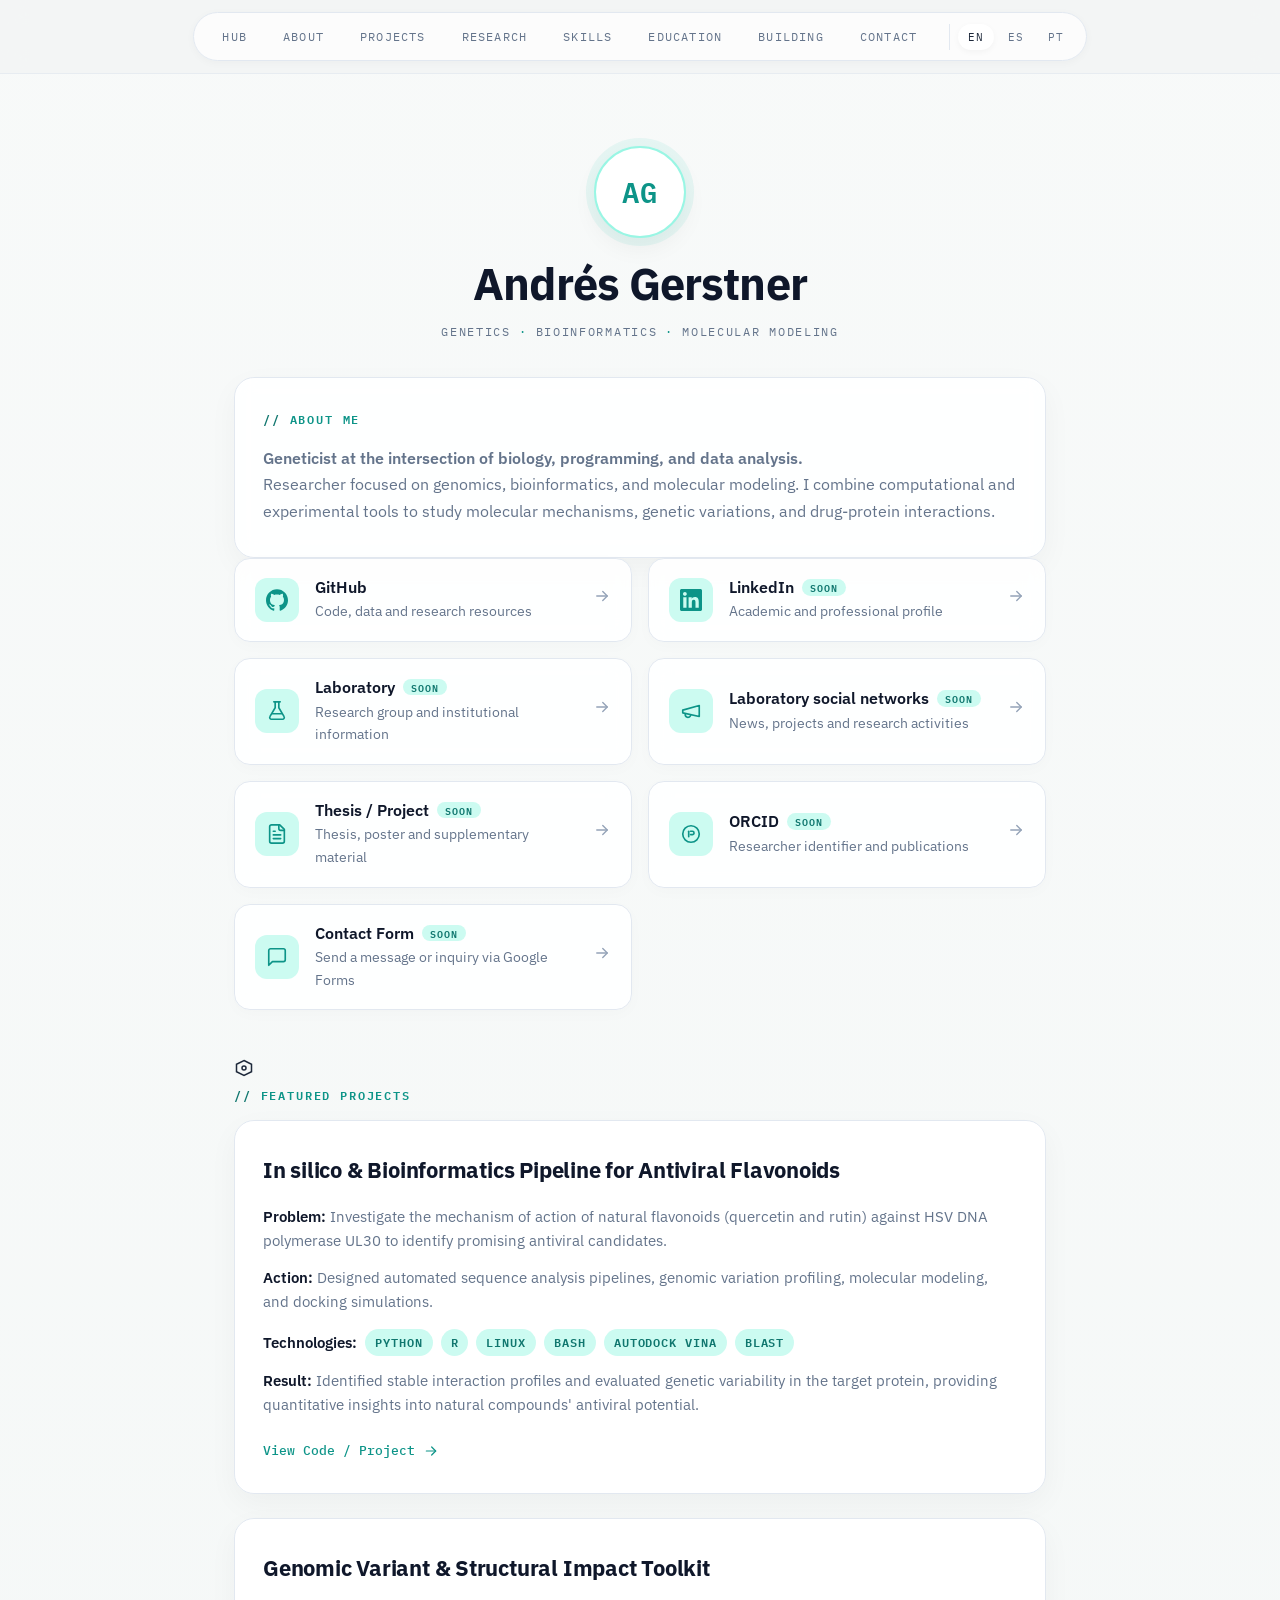
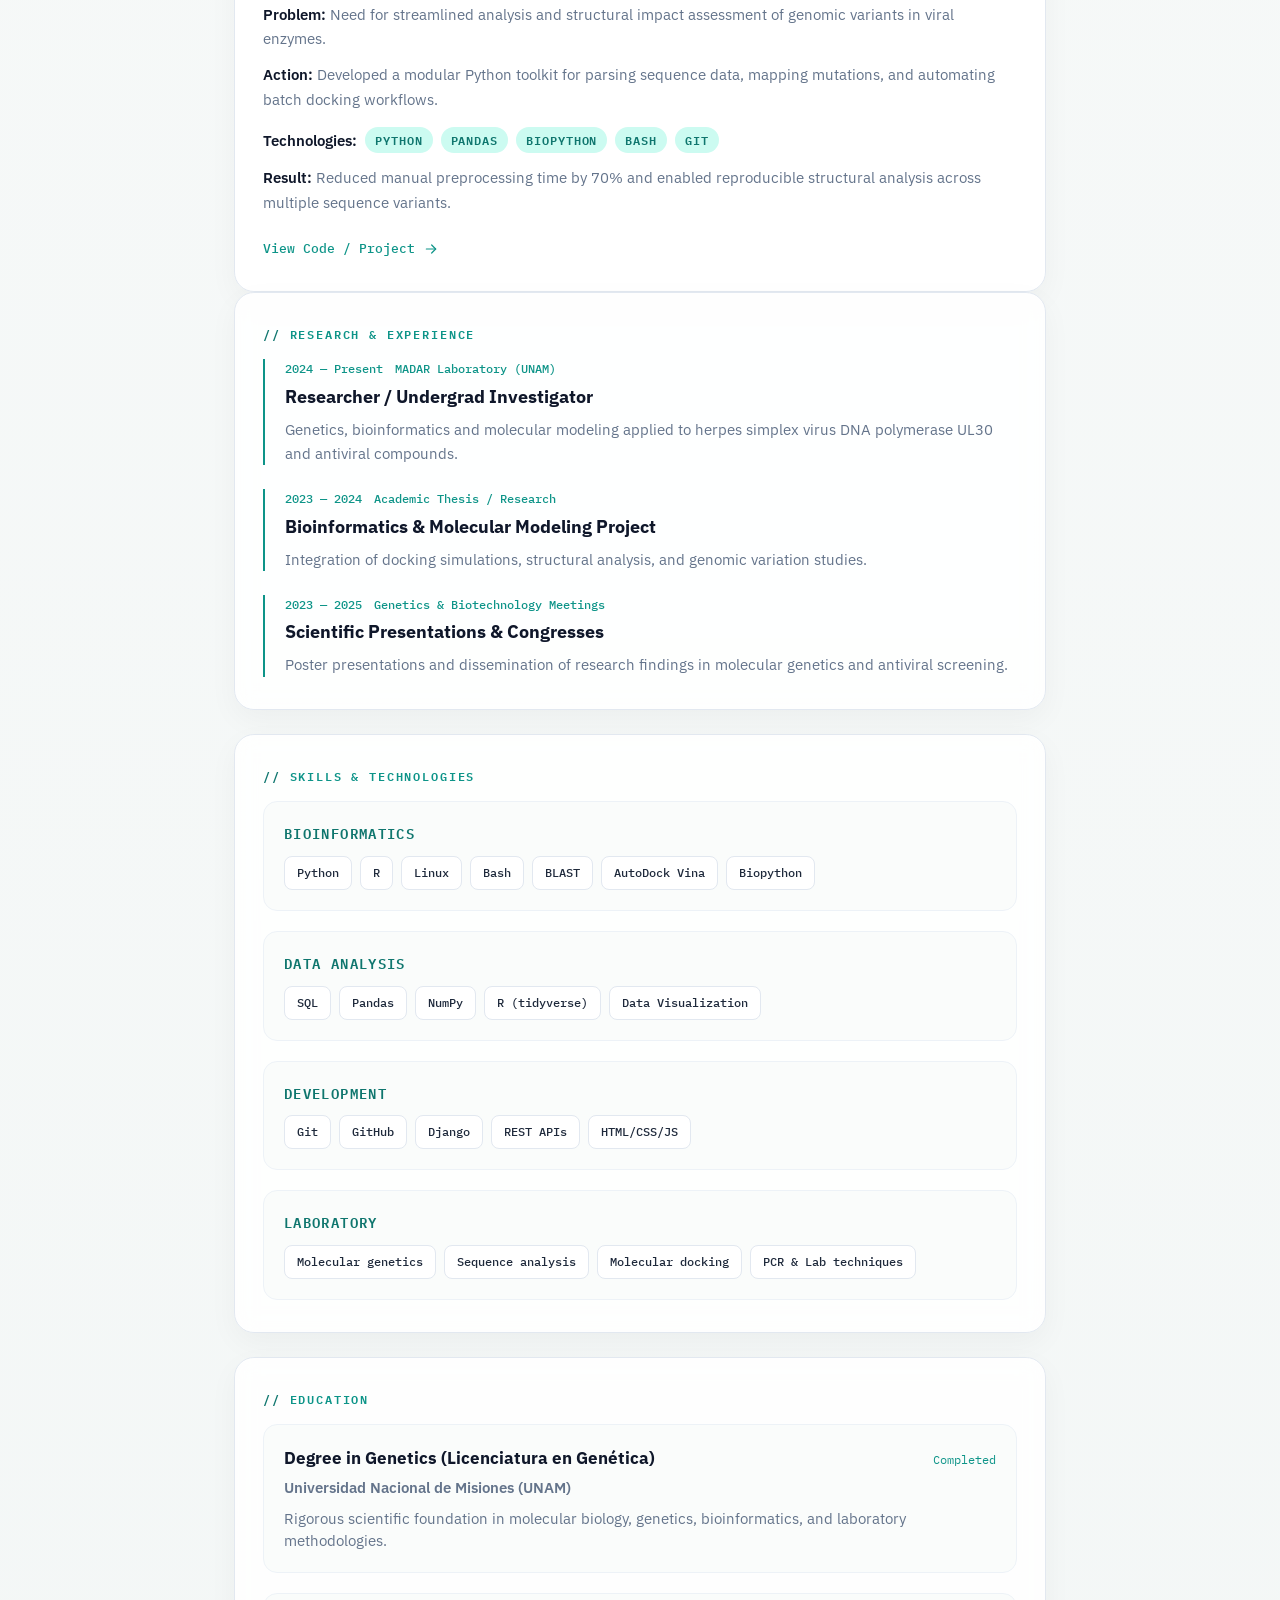
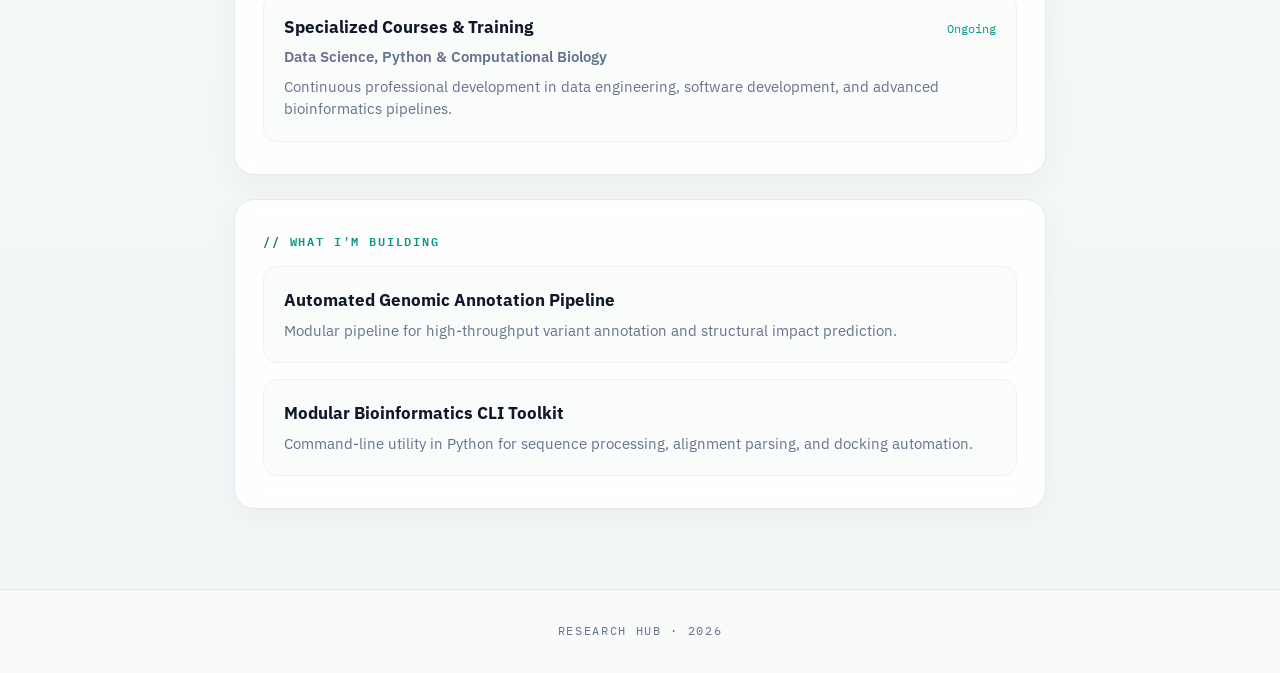
==== about_me/index.html @ 84e94ff7 "Add about_me profile section and integrate with main navigation" ====
<!DOCTYPE html>
<html lang="en">
<head>
  <meta charset="UTF-8">
  <meta name="viewport" content="width=device-width, initial-scale=1.0">
  <title>Andrés Gerstner · Research & Bioinformatics Hub</title>
  <meta name="description" content="Research profile of Andrés Gerstner — Genetics, bioinformatics and molecular modeling applied to the study of HSV DNA polymerase and antiviral compounds.">
  <meta name="theme-color" content="#0a0e13">
  <link rel="icon" href="data:image/svg+xml,%3Csvg xmlns='http://www.w3.org/2000/svg' viewBox='0 0 64 64'%3E%3Crect width='64' height='64' rx='14' fill='%230a0e13'/%3E%3Ctext x='32' y='35' font-size='26' font-weight='700' fill='%235fe3c8' text-anchor='middle'%3EAG%3C/text%3E%3C/svg%3E">
  <link rel="preconnect" href="https://fonts.googleapis.com">
  <link rel="preconnect" href="https://fonts.gstatic.com" crossorigin>
  <link href="https://fonts.googleapis.com/css2?family=IBM+Plex+Mono:wght@400;500&family=IBM+Plex+Sans:wght@400;500;600;700&display=swap" rel="stylesheet">
  <link rel="stylesheet" href="style.css">
</head>
<body>
  <a class="skip-link" href="#main">Skip to content</a>

  <header class="site-header">
    <nav class="top-nav" aria-label="Main navigation">
      <div class="nav-links">
        <a href="../index.html" class="nav-link" data-i18n-nav="hub">Hub</a>
        <a href="#about-section" class="nav-link active" data-i18n-nav="about">About</a>
        <a href="#projects-section" class="nav-link" data-i18n-nav="projects">Projects</a>
        <a href="#research-section" class="nav-link" data-i18n-nav="research">Research</a>
        <a href="#skills-section" class="nav-link" data-i18n-nav="skills">Skills</a>
        <a href="#education-section" class="nav-link" data-i18n-nav="education">Education</a>
        <a href="#building-section" class="nav-link" data-i18n-nav="building">Building</a>
        <a href="#links" class="nav-link" data-i18n-nav="contact">Contact</a>
      </div>
      <div class="lang-selector" aria-label="Language selector">
        <button class="lang-btn active" data-lang="en" title="English">EN</button>
        <button class="lang-btn" data-lang="es" title="Español">ES</button>
        <button class="lang-btn" data-lang="pt" title="Português">PT</button>
      </div>
    </nav>
  </header>

  <section class="hero reveal" id="hero">
    <div class="avatar" aria-hidden="true">AG</div>
    <h1 class="name">Andrés Gerstner</h1>
    <p class="subtitle"><span>Genetics</span><span>Bioinformatics</span><span>Molecular Modeling</span></p>
  </section>

  <main id="main" class="container">
    <section class="about reveal" id="about-section" aria-labelledby="about-title">
      <h2 class="section-label" id="about-title">About me</h2>
      <div class="about-content">
        <p class="about-intro"></p>
        <p class="about-text"></p>
      </div>
    </section>

    <nav class="links reveal" id="links" aria-label="Research resources"></nav>

    <section class="projects-container reveal" id="projects-section" aria-labelledby="projects-title">
      <div class="section-header-wrap">
        <svg class="benzene" viewBox="0 0 24 24" fill="none" stroke="currentColor" stroke-width="1.8" aria-hidden="true">
          <polygon points="12 3 21 7.5 21 16.5 12 21 3 16.5 3 7.5"/>
          <circle cx="12" cy="12" r="2.4"/>
        </svg>
        <h2 class="section-label" id="projects-title">Featured projects</h2>
      </div>
      <div id="projects-list" class="projects-grid"></div>
    </section>

    <section class="research reveal" id="research-section" aria-labelledby="research-title">
      <h2 class="section-label" id="research-title">Research & Experience</h2>
      <div id="research-list" class="timeline-list"></div>
    </section>

    <section class="skills reveal" id="skills-section" aria-labelledby="skills-title">
      <h2 class="section-label" id="skills-title">Skills & Technologies</h2>
      <div id="skills-grid" class="skills-categories-grid"></div>
    </section>

    <section class="education reveal" id="education-section" aria-labelledby="education-title">
      <h2 class="section-label" id="education-title">Education</h2>
      <div id="education-list" class="education-list"></div>
    </section>

    <section class="building reveal" id="building-section" aria-labelledby="building-title">
      <h2 class="section-label" id="building-title">What I'm building</h2>
      <div id="building-list" class="building-grid"></div>
    </section>
  </main>

  <footer class="footer">
    <p>Research Hub · 2026</p>
  </footer>

  <script src="main.js"></script>
</body>
</html>
---- about_me/style.css ----
:root {
  --bg: #f2f5f4;
  --surface: #ffffff;
  --surface-2: #fafcfb;
  --border: #e2e8f0;
  --border-soft: #edf2f7;
  --text: #1e293b;
  --muted: #64748b;
  --accent: #0d9488;
  --accent-light: #ccfbf1;
  --accent-dim: #0f766e;
  --radius: 20px;
  --font-sans: "IBM Plex Sans", -apple-system, BlinkMacSystemFont, "Segoe UI", Helvetica, Arial, sans-serif;
  --font-mono: "IBM Plex Mono", "SF Mono", Menlo, Consolas, monospace;
  --maxw: 860px;
}

*, *::before, *::after {
  box-sizing: border-box;
}

html {
  -webkit-text-size-adjust: 100%;
  scroll-behavior: smooth;
}

body {
  margin: 0;
  background: linear-gradient(rgba(240, 244, 243, 0.5), rgba(235, 241, 240, 0.6)), url('../images/new_bg.png') center/cover no-repeat fixed;
  color: var(--text);
  font-family: var(--font-sans);
  font-size: 16px;
  line-height: 1.6;
  -webkit-font-smoothing: antialiased;
  text-rendering: optimizeLegibility;
}

a {
  color: var(--accent);
}

.skip-link {
  position: fixed;
  top: -100%;
  left: 16px;
  z-index: 100;
  padding: 10px 16px;
  background: var(--surface);
  color: var(--text);
  border: 1px solid var(--border);
  border-radius: 8px;
  font-size: 0.9rem;
}

.skip-link:focus {
  top: 16px;
}

/* ---------- Top Navbar ---------- */

.site-header {
  position: sticky;
  top: 0;
  z-index: 50;
  background: rgba(242, 245, 244, 0.82);
  backdrop-filter: blur(12px);
  -webkit-backdrop-filter: blur(12px);
  border-bottom: 1px solid rgba(226, 232, 240, 0.7);
  padding: 12px 20px;
  display: flex;
  justify-content: center;
}

.top-nav {
  display: flex;
  align-items: center;
  gap: 12px;
  background: rgba(255, 255, 255, 0.7);
  padding: 6px 12px;
  border-radius: 999px;
  border: 1px solid var(--border);
  box-shadow: 0 2px 8px rgba(0, 0, 0, 0.03);
  flex-wrap: wrap;
  justify-content: center;
}

.nav-links {
  display: flex;
  gap: 4px;
}

.lang-selector {
  display: flex;
  gap: 4px;
  border-left: 1px solid var(--border);
  padding-left: 8px;
  margin-left: 4px;
}

.lang-btn {
  font-family: var(--font-mono);
  font-size: 0.7rem;
  letter-spacing: 0.08em;
  text-transform: uppercase;
  color: var(--muted);
  background: transparent;
  border: none;
  padding: 6px 10px;
  border-radius: 999px;
  cursor: pointer;
  transition: all 0.2s ease;
}

.lang-btn:hover,
.lang-btn.active {
  color: var(--text);
  background: var(--surface);
  box-shadow: 0 2px 6px rgba(0, 0, 0, 0.04);
}

.nav-link {
  font-family: var(--font-mono);
  font-size: 0.75rem;
  letter-spacing: 0.1em;
  text-transform: uppercase;
  color: var(--muted);
  text-decoration: none;
  padding: 8px 16px;
  border-radius: 999px;
  transition: all 0.2s ease;
}

.nav-link:hover,
.nav-link.active {
  color: var(--text);
  background: var(--surface);
  box-shadow: 0 2px 6px rgba(0, 0, 0, 0.04);
}

.container {
  width: 100%;
  max-width: var(--maxw);
  margin: 0 auto;
  padding: 0 24px;
}

/* ---------- Hero ---------- */

.hero {
  position: relative;
  text-align: center;
  padding: 56px 20px 36px;
}

.avatar {
  width: 92px;
  height: 92px;
  margin: 0 auto 20px;
  display: grid;
  place-items: center;
  font-family: var(--font-mono);
  font-weight: 600;
  font-size: 1.8rem;
  letter-spacing: 0.04em;
  color: var(--accent);
  background: var(--surface);
  border: 2px solid #99f6e4;
  border-radius: 50%;
  box-shadow: 0 0 0 8px rgba(20, 184, 166, 0.08), 0 10px 25px rgba(0, 0, 0, 0.05);
}

.name {
  margin: 0;
  font-size: clamp(2rem, 6vw, 2.8rem);
  font-weight: 700;
  letter-spacing: -0.02em;
  line-height: 1.15;
  color: #0f172a;
}

.subtitle {
  margin: 12px 0 0;
  font-family: var(--font-mono);
  font-size: 0.76rem;
  letter-spacing: 0.14em;
  text-transform: uppercase;
  color: var(--muted);
  display: flex;
  flex-wrap: wrap;
  justify-content: center;
  gap: 8px;
  row-gap: 6px;
}

.subtitle span + span::before {
  content: "·";
  margin-right: 8px;
  color: var(--accent);
}

/* ---------- Sections ---------- */

main.container {
  padding-bottom: 56px;
}

.featured {
  position: relative;
  background: rgba(255, 255, 255, 0.88);
  backdrop-filter: blur(10px);
  -webkit-backdrop-filter: blur(10px);
  border: 1px solid var(--border);
  border-radius: var(--radius);
  padding: 32px 28px;
  margin-bottom: 24px;
  box-shadow: 0 10px 30px rgba(0, 0, 0, 0.04);
}

.featured-label {
  display: flex;
  align-items: center;
  gap: 8px;
  font-family: var(--font-mono);
  font-size: 0.72rem;
  letter-spacing: 0.16em;
  text-transform: uppercase;
  color: var(--accent);
  margin-bottom: 14px;
  font-weight: 600;
}

.benzene {
  width: 20px;
  height: 20px;
}

.featured-title {
  margin: 0 0 12px;
  font-size: clamp(1.2rem, 4vw, 1.6rem);
  font-weight: 700;
  letter-spacing: -0.01em;
  line-height: 1.3;
  color: #0f172a;
}

.featured-desc {
  margin: 0;
  color: var(--muted);
  font-size: 0.98rem;
  line-height: 1.6;
}

/* ---------- Links Grid ---------- */

.links {
  display: grid;
  grid-template-columns: 1fr;
  gap: 16px;
  margin-bottom: 48px;
}

.link-card {
  position: relative;
  display: grid;
  grid-template-columns: auto 1fr auto;
  align-items: center;
  gap: 16px;
  padding: 18px 20px;
  background: rgba(255, 255, 255, 0.88);
  backdrop-filter: blur(10px);
  -webkit-backdrop-filter: blur(10px);
  border: 1px solid var(--border);
  border-radius: 16px;
  color: var(--text);
  text-decoration: none;
  box-shadow: 0 4px 16px rgba(0, 0, 0, 0.02);
  transition: all 0.2s ease;
}

.link-card:hover,
.link-card:focus-visible {
  border-color: #5eead4;
  background: rgba(255, 255, 255, 0.95);
  box-shadow: 0 8px 24px rgba(13, 148, 136, 0.08);
  transform: translateY(-2px);
}

.link-card:focus-visible,
a:focus-visible,
button:focus-visible {
  outline: 2px solid var(--accent);
  outline-offset: 3px;
}

.link-icon {
  display: grid;
  place-items: center;
  width: 44px;
  height: 44px;
  border-radius: 12px;
  background: var(--accent-light);
  color: var(--accent);
  flex-shrink: 0;
}

.link-icon svg {
  width: 22px;
  height: 22px;
}

.link-label {
  display: flex;
  align-items: center;
  gap: 8px;
  font-weight: 600;
  font-size: 1rem;
  line-height: 1.3;
  color: #0f172a;
}

.badge {
  font-family: var(--font-mono);
  font-size: 0.6rem;
  letter-spacing: 0.1em;
  text-transform: uppercase;
  padding: 2px 8px;
  border-radius: 999px;
  background: var(--accent-light);
  color: var(--accent-dim);
  font-weight: 600;
}

.link-desc {
  margin: 3px 0 0;
  font-size: 0.88rem;
  color: var(--muted);
}

.link-arrow {
  color: #94a3b8;
  flex-shrink: 0;
  transition: transform 0.2s ease, color 0.2s ease;
}

.link-card:hover .link-arrow {
  transform: translateX(3px);
  color: var(--accent);
}

.link-card.is-placeholder {
  border-style: solid;
}

.link-card.is-placeholder:hover,
.link-card.is-placeholder:focus-visible {
  transform: translateY(-2px);
  border-color: #5eead4;
}

/* ---------- About ---------- */

.about {
  background: rgba(255, 255, 255, 0.88);
  backdrop-filter: blur(10px);
  -webkit-backdrop-filter: blur(10px);
  border: 1px solid var(--border);
  border-radius: var(--radius);
  padding: 32px 28px;
  box-shadow: 0 10px 30px rgba(0, 0, 0, 0.04);
}

.section-label {
  font-family: var(--font-mono);
  font-size: 0.72rem;
  letter-spacing: 0.16em;
  text-transform: uppercase;
  color: var(--accent);
  margin: 0 0 16px;
  font-weight: 600;
}

.section-label::before {
  content: "// ";
  color: var(--accent-dim);
}

.about p {
  margin: 0;
  color: var(--muted);
  font-size: 0.98rem;
  line-height: 1.7;
}

.about strong {
  color: #0f172a;
  font-weight: 600;
}

/* ---------- Footer ---------- */

.footer {
  border-top: 1px solid var(--border);
  padding: 32px 20px;
  text-align: center;
  background: rgba(255, 255, 255, 0.5);
}

.footer p {
  margin: 0;
  font-family: var(--font-mono);
  font-size: 0.74rem;
  letter-spacing: 0.14em;
  text-transform: uppercase;
  color: var(--muted);
}

/* ---------- Reveal animation ---------- */

.reveal {
  opacity: 0;
  transform: translateY(14px);
  transition: opacity 0.6s ease, transform 0.6s ease;
}

.reveal.visible {
  opacity: 1;
  transform: none;
}

@media (prefers-reduced-motion: reduce) {
  html {
    scroll-behavior: auto;
  }

  .reveal,
  .link-card,
  .link-arrow {
    opacity: 1 !important;
    transform: none !important;
    transition: none !important;
  }
}

/* ---------- About Section Enhancements ---------- */
.about-intro {
  margin: 0 0 12px;
  font-weight: 600;
  font-size: 1.1rem;
  color: #0f172a;
  line-height: 1.5;
}

/* ---------- Projects Protagonist Cards ---------- */
.projects-grid {
  display: grid;
  grid-template-columns: 1fr;
  gap: 24px;
}

.project-card {
  background: rgba(255, 255, 255, 0.92);
  backdrop-filter: blur(10px);
  -webkit-backdrop-filter: blur(10px);
  border: 1px solid var(--border);
  border-radius: var(--radius);
  padding: 32px 28px;
  box-shadow: 0 10px 30px rgba(0, 0, 0, 0.04);
  transition: all 0.2s ease;
}

.project-card:hover {
  border-color: #5eead4;
  box-shadow: 0 12px 32px rgba(13, 148, 136, 0.08);
  transform: translateY(-2px);
}

.project-title {
  margin: 0 0 16px;
  font-size: 1.35rem;
  font-weight: 700;
  letter-spacing: -0.01em;
  color: #0f172a;
}

.project-details {
  display: flex;
  flex-direction: column;
  gap: 12px;
  color: var(--muted);
  font-size: 0.95rem;
  line-height: 1.6;
}

.project-details p {
  margin: 0;
}

.project-details strong {
  color: #0f172a;
  font-weight: 600;
}

.project-tech {
  display: flex;
  flex-wrap: wrap;
  gap: 8px;
  align-items: center;
  margin-top: 4px;
}

.tech-badge {
  font-family: var(--font-mono);
  font-size: 0.72rem;
  letter-spacing: 0.08em;
  text-transform: uppercase;
  padding: 4px 10px;
  border-radius: 999px;
  background: var(--accent-light);
  color: var(--accent-dim);
  font-weight: 600;
}

.project-link {
  display: inline-flex;
  align-items: center;
  gap: 8px;
  margin-top: 12px;
  font-family: var(--font-mono);
  font-size: 0.82rem;
  font-weight: 500;
  color: var(--accent);
  text-decoration: none;
  transition: color 0.2s ease;
}

.project-link:hover {
  color: var(--accent-dim);
}

/* ---------- Research Timeline ---------- */
.research, .skills, .education, .building {
  background: rgba(255, 255, 255, 0.88);
  backdrop-filter: blur(10px);
  -webkit-backdrop-filter: blur(10px);
  border: 1px solid var(--border);
  border-radius: var(--radius);
  padding: 32px 28px;
  margin-bottom: 24px;
  box-shadow: 0 10px 30px rgba(0, 0, 0, 0.04);
}

.timeline-list {
  display: flex;
  flex-direction: column;
  gap: 24px;
}

.timeline-item {
  position: relative;
  padding-left: 20px;
  border-left: 2px solid var(--accent);
}

.timeline-meta {
  display: flex;
  flex-wrap: wrap;
  gap: 12px;
  font-family: var(--font-mono);
  font-size: 0.75rem;
  color: var(--accent);
  margin-bottom: 4px;
  font-weight: 500;
}

.timeline-role {
  margin: 0 0 6px;
  font-size: 1.1rem;
  font-weight: 700;
  color: #0f172a;
}

.timeline-desc {
  margin: 0;
  color: var(--muted);
  font-size: 0.95rem;
  line-height: 1.6;
}

/* ---------- Skills Categories Grid ---------- */
.skills-categories-grid {
  display: grid;
  grid-template-columns: 1fr;
  gap: 20px;
}

.skill-category-card {
  background: var(--surface-2);
  border: 1px solid var(--border-soft);
  border-radius: 14px;
  padding: 20px;
}

.skill-category-title {
  margin: 0 0 12px;
  font-family: var(--font-mono);
  font-size: 0.85rem;
  letter-spacing: 0.1em;
  text-transform: uppercase;
  color: var(--accent-dim);
  font-weight: 600;
}

.skill-items {
  display: flex;
  flex-wrap: wrap;
  gap: 8px;
}

.skill-tag {
  font-family: var(--font-mono);
  font-size: 0.78rem;
  background: var(--surface);
  color: var(--text);
  border: 1px solid var(--border);
  padding: 6px 12px;
  border-radius: 8px;
  font-weight: 500;
}

/* ---------- Education List ---------- */
.education-list {
  display: flex;
  flex-direction: column;
  gap: 20px;
}

.education-card {
  background: var(--surface-2);
  border: 1px solid var(--border-soft);
  border-radius: 14px;
  padding: 20px;
}

.education-header {
  display: flex;
  justify-content: space-between;
  align-items: baseline;
  flex-wrap: wrap;
  gap: 8px;
  margin-bottom: 4px;
}

.education-degree {
  margin: 0;
  font-size: 1.05rem;
  font-weight: 700;
  color: #0f172a;
}

.education-period {
  font-family: var(--font-mono);
  font-size: 0.75rem;
  color: var(--accent);
}

.education-inst {
  margin: 0 0 8px;
  font-size: 0.92rem;
  font-weight: 600;
  color: var(--muted);
}

.education-details {
  margin: 0;
  font-size: 0.92rem;
  color: var(--muted);
  line-height: 1.5;
}

/* ---------- Building Grid ---------- */
.building-grid {
  display: grid;
  grid-template-columns: 1fr;
  gap: 16px;
}

.building-card {
  background: var(--surface-2);
  border: 1px solid var(--border-soft);
  border-radius: 14px;
  padding: 20px;
}

.building-title {
  margin: 0 0 6px;
  font-size: 1.05rem;
  font-weight: 700;
  color: #0f172a;
}

.building-desc {
  margin: 0;
  font-size: 0.92rem;
  color: var(--muted);
  line-height: 1.5;
}

/* ---------- Larger screens ---------- */

@media (min-width: 760px) {
  .links {
    grid-template-columns: repeat(2, 1fr);
  }

  .hero {
    padding-top: 72px;
  }
}
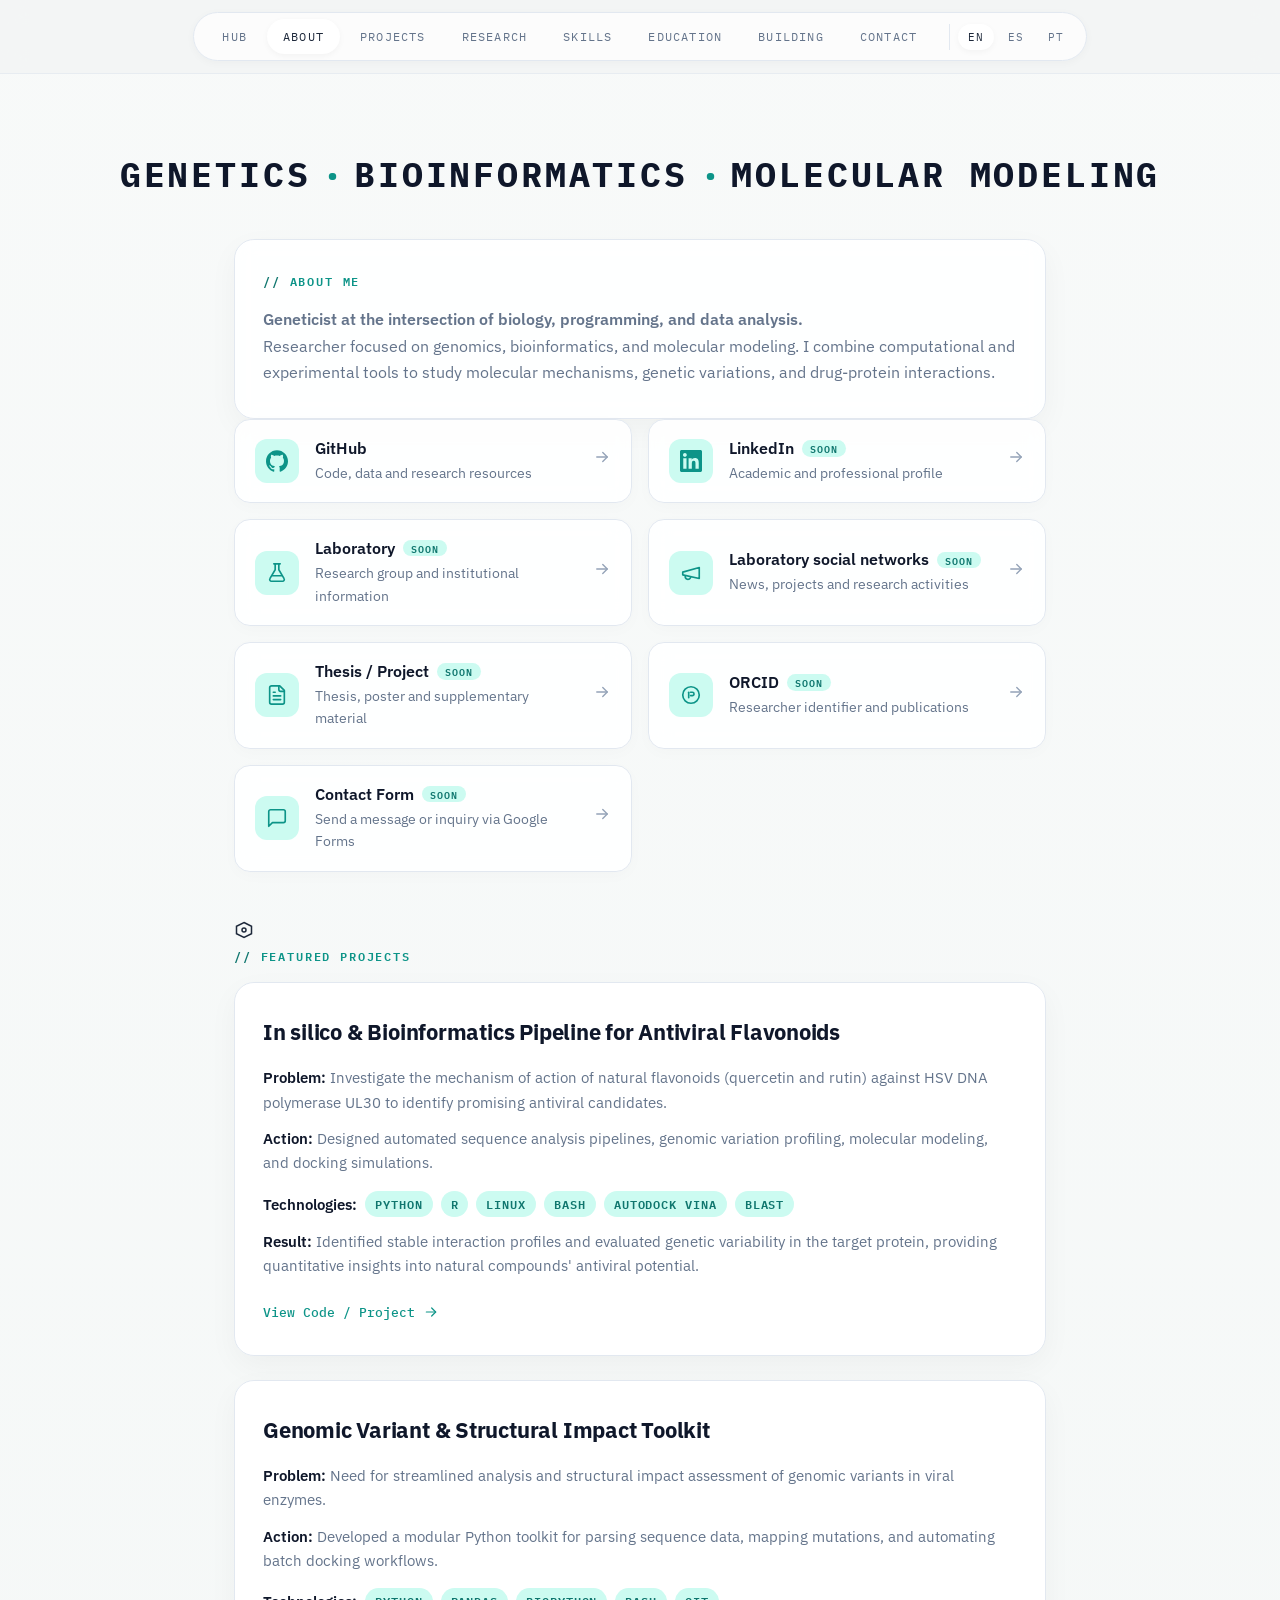
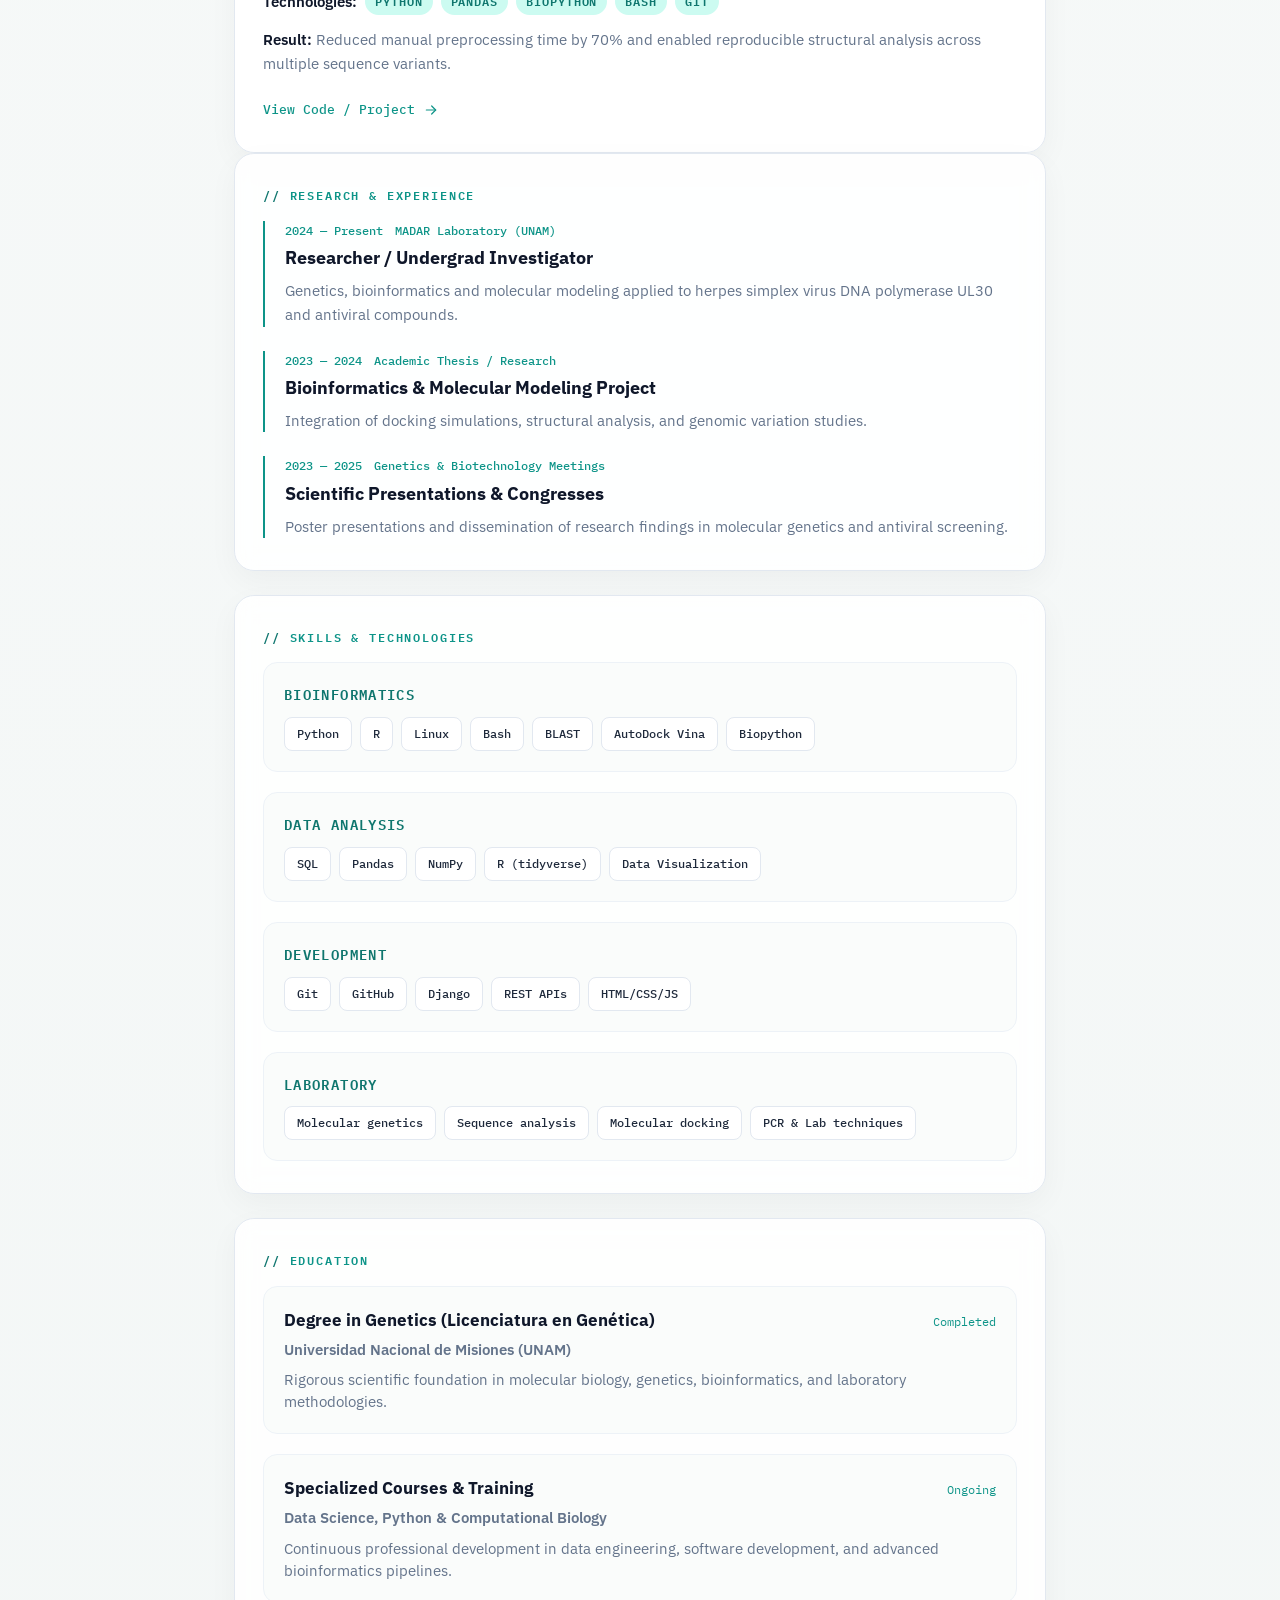
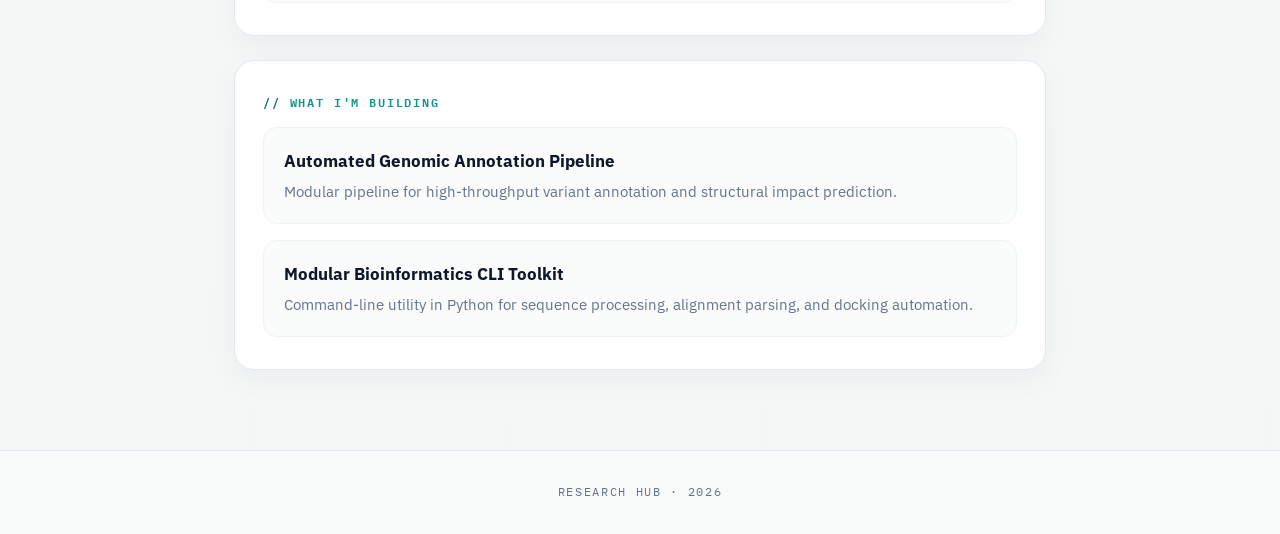
==== commit 774e882e: "habilitada la seccion abt me" ====
--- a/about_me/index.html
+++ b/about_me/index.html
@@ -36,9 +36,7 @@
   </header>
 
   <section class="hero reveal" id="hero">
-    <div class="avatar" aria-hidden="true">AG</div>
-    <h1 class="name">Andrés Gerstner</h1>
-    <p class="subtitle"><span>Genetics</span><span>Bioinformatics</span><span>Molecular Modeling</span></p>
+    <h1 class="subtitle"><span>Genetics</span><span>Bioinformatics</span><span>Molecular Modeling</span></h1>
   </section>
 
   <main id="main" class="container">
--- a/about_me/style.css
+++ b/about_me/style.css
@@ -169,27 +169,19 @@
   box-shadow: 0 0 0 8px rgba(20, 184, 166, 0.08), 0 10px 25px rgba(0, 0, 0, 0.05);
 }
 
-.name {
-  margin: 0;
-  font-size: clamp(2rem, 6vw, 2.8rem);
+.subtitle {
+  margin: 0;
+  font-family: var(--font-mono);
+  font-size: clamp(1.4rem, 4vw, 2.2rem);
   font-weight: 700;
-  letter-spacing: -0.02em;
-  line-height: 1.15;
-  color: #0f172a;
-}
-
-.subtitle {
-  margin: 12px 0 0;
-  font-family: var(--font-mono);
-  font-size: 0.76rem;
-  letter-spacing: 0.14em;
-  text-transform: uppercase;
-  color: var(--muted);
+  letter-spacing: 0.08em;
+  text-transform: uppercase;
+  color: #0f172a;
   display: flex;
   flex-wrap: wrap;
   justify-content: center;
-  gap: 8px;
-  row-gap: 6px;
+  gap: 12px;
+  row-gap: 8px;
 }
 
 .subtitle span + span::before {
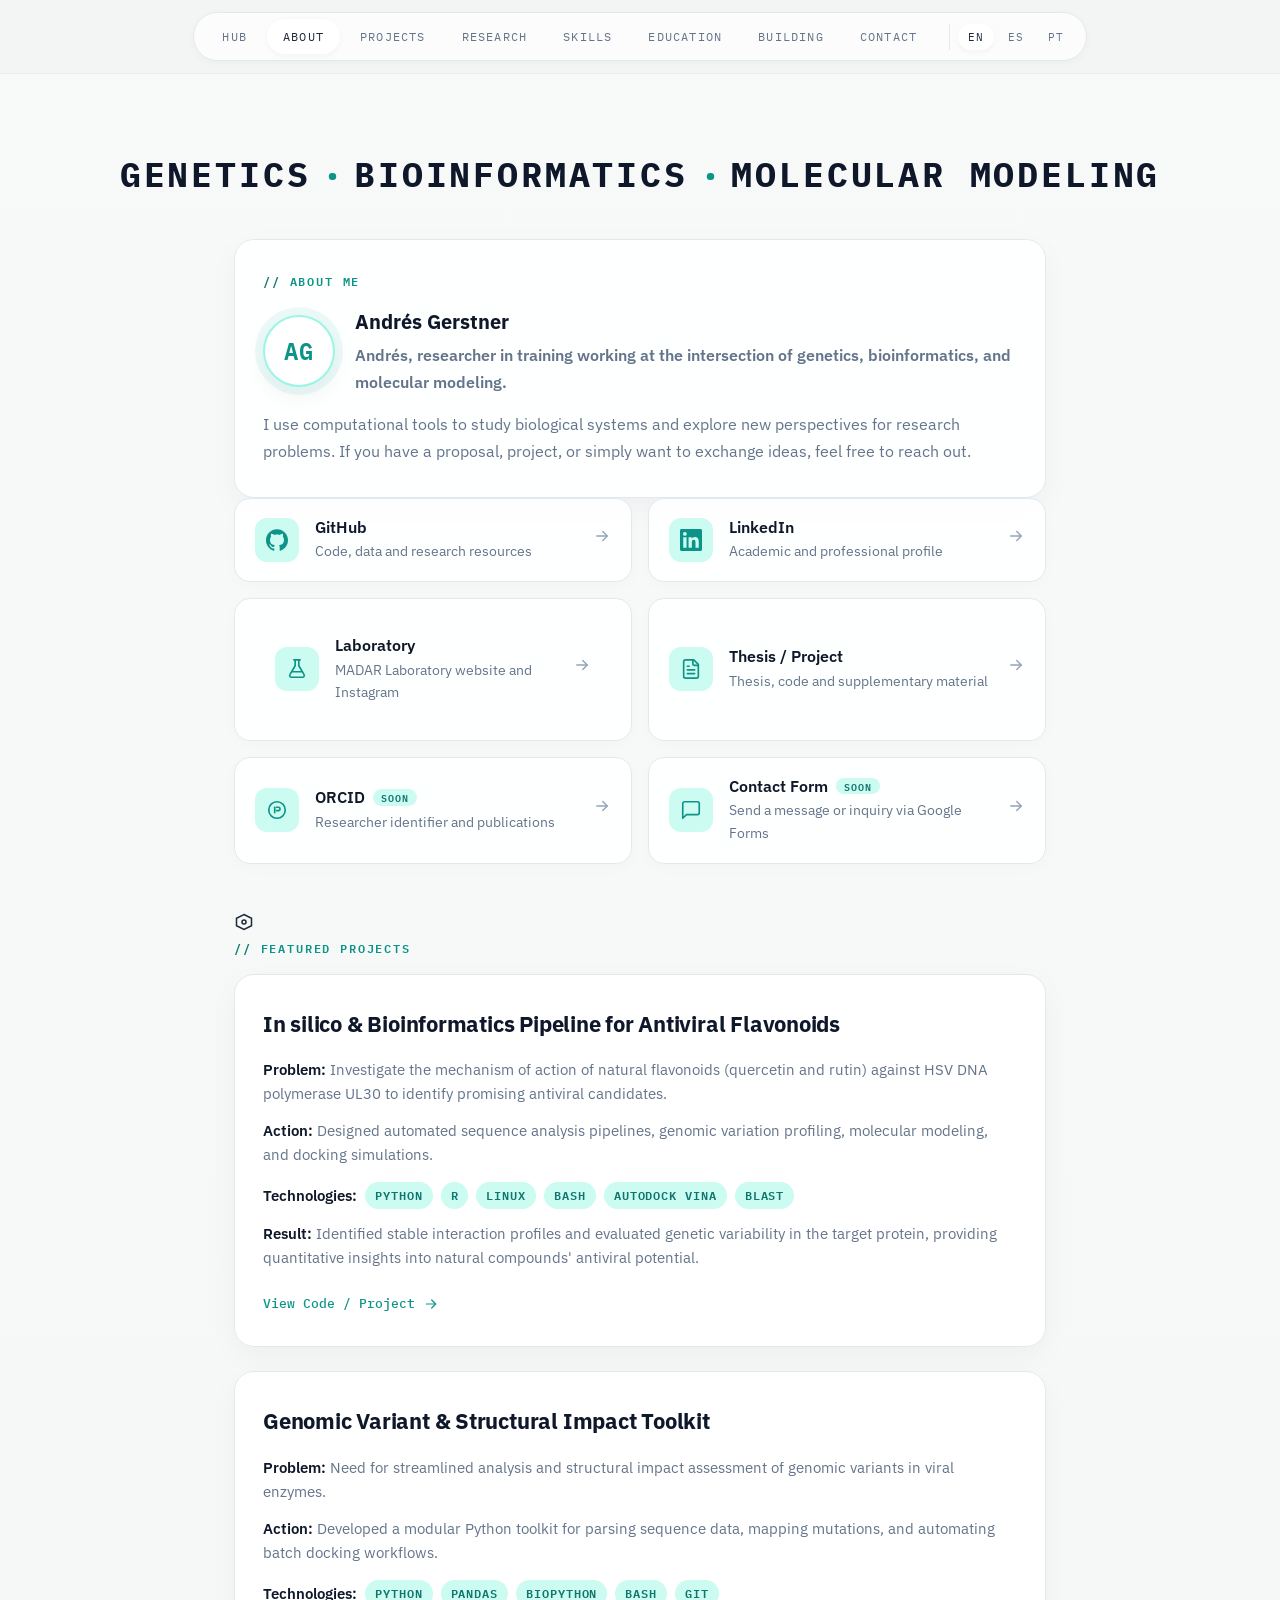
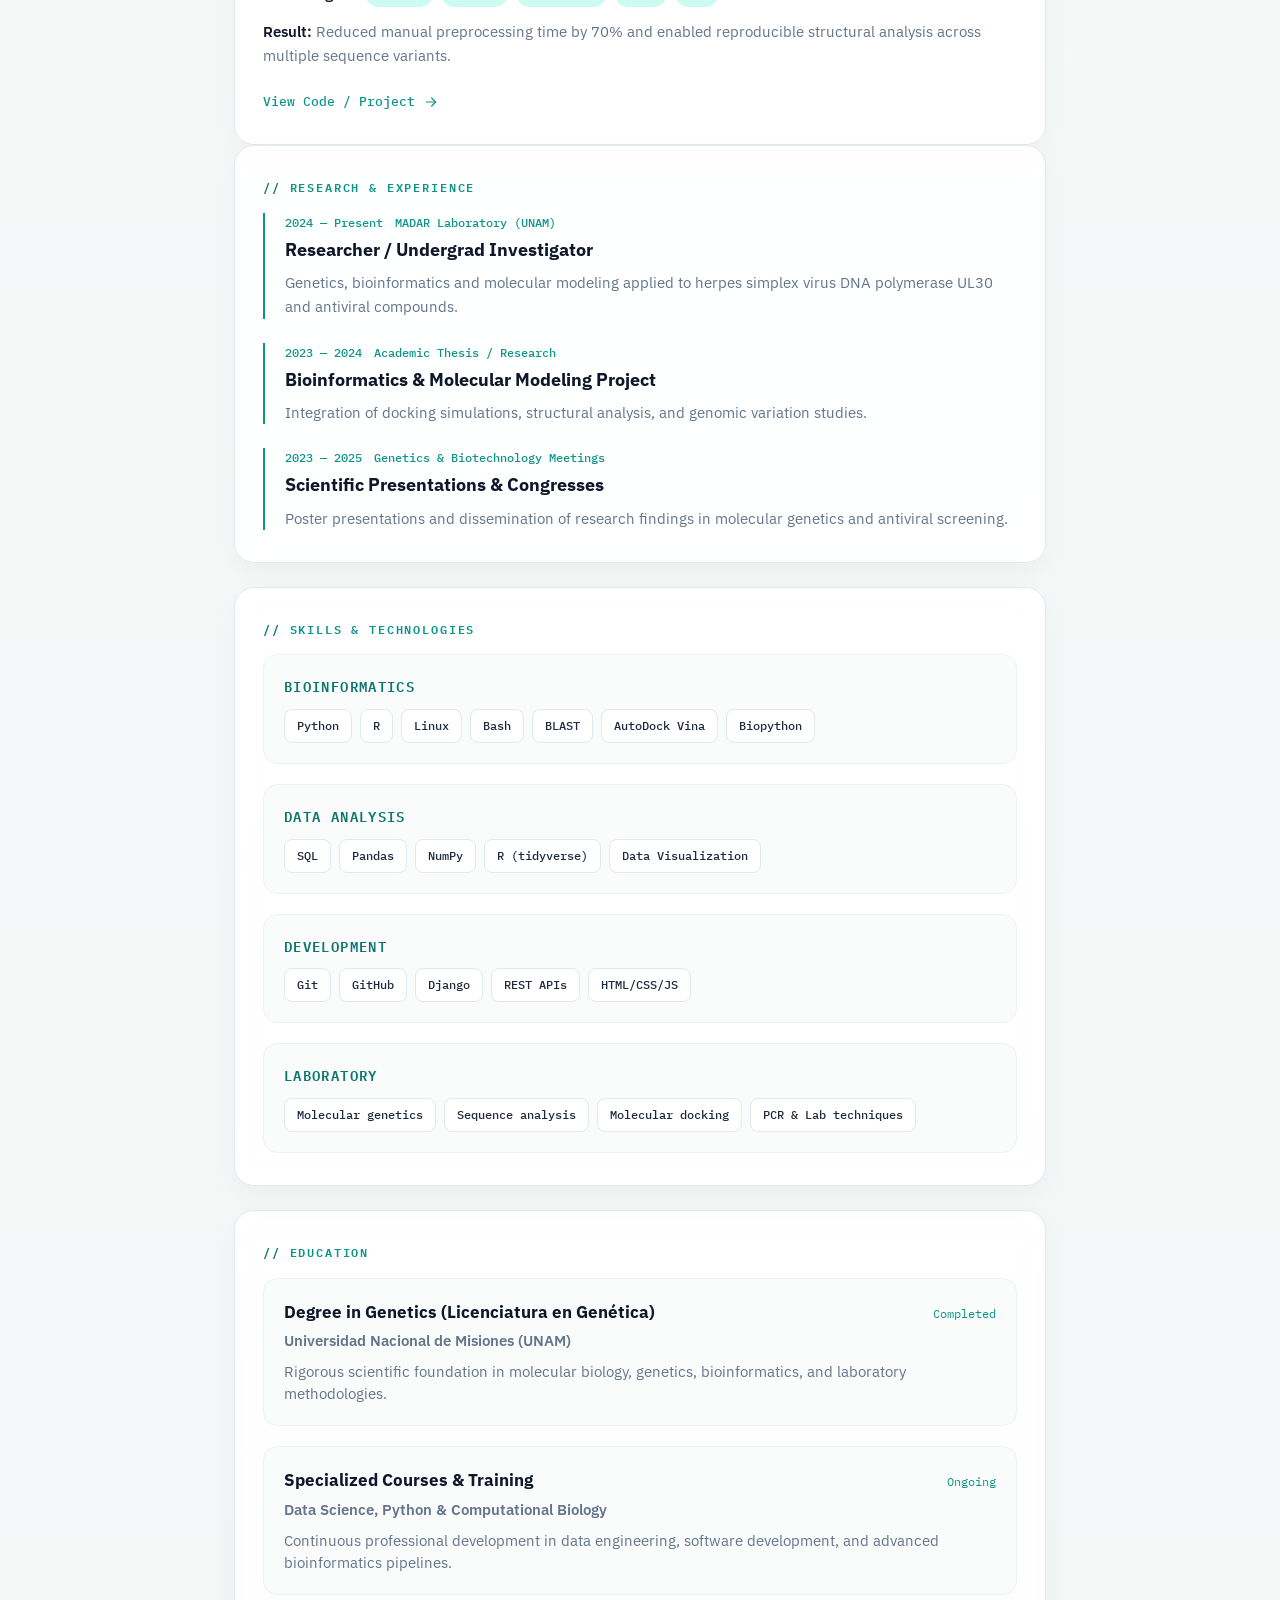
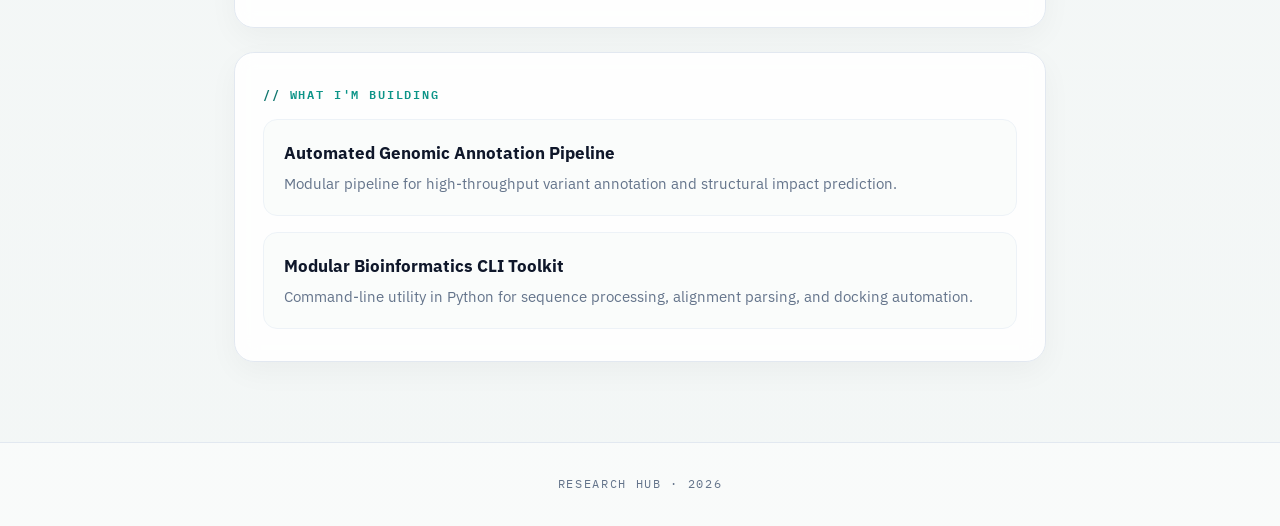
==== commit b4211c8b: "actualizados enlaces" ====
--- a/about_me/index.html
+++ b/about_me/index.html
@@ -42,8 +42,14 @@
   <main id="main" class="container">
     <section class="about reveal" id="about-section" aria-labelledby="about-title">
       <h2 class="section-label" id="about-title">About me</h2>
+      <div class="about-header">
+        <div class="avatar" aria-hidden="true">AG</div>
+        <div class="about-title-info">
+          <h3 class="about-name">Andrés Gerstner</h3>
+          <p class="about-intro"></p>
+        </div>
+      </div>
       <div class="about-content">
-        <p class="about-intro"></p>
         <p class="about-text"></p>
       </div>
     </section>
--- a/about_me/style.css
+++ b/about_me/style.css
@@ -434,12 +434,34 @@
 }
 
 /* ---------- About Section Enhancements ---------- */
+.about-header {
+  display: flex;
+  align-items: center;
+  gap: 20px;
+  margin-bottom: 16px;
+}
+
+.about-header .avatar {
+  width: 72px;
+  height: 72px;
+  margin: 0;
+  font-size: 1.5rem;
+  flex-shrink: 0;
+}
+
+.about-name {
+  margin: 0 0 4px;
+  font-size: 1.25rem;
+  font-weight: 700;
+  color: #0f172a;
+}
+
 .about-intro {
-  margin: 0 0 12px;
-  font-weight: 600;
-  font-size: 1.1rem;
-  color: #0f172a;
-  line-height: 1.5;
+  margin: 0;
+  font-weight: 600;
+  font-size: 1.05rem;
+  color: #0f172a;
+  line-height: 1.4;
 }
 
 /* ---------- Projects Protagonist Cards ---------- */
@@ -697,6 +719,71 @@
   line-height: 1.5;
 }
 
+/* ---------- Dropdown Link Card ---------- */
+.dropdown-card {
+  list-style: none;
+  cursor: pointer;
+  background: rgba(255, 255, 255, 0.88);
+  backdrop-filter: blur(10px);
+  -webkit-backdrop-filter: blur(10px);
+  border: 1px solid var(--border);
+  border-radius: 16px;
+  box-shadow: 0 4px 16px rgba(0, 0, 0, 0.02);
+  transition: all 0.2s ease;
+  overflow: hidden;
+}
+
+.dropdown-card:hover {
+  border-color: #5eead4;
+  background: rgba(255, 255, 255, 0.95);
+  box-shadow: 0 8px 24px rgba(13, 148, 136, 0.08);
+  transform: translateY(-2px);
+}
+
+.dropdown-card summary::-webkit-details-marker {
+  display: none;
+}
+
+.link-summary {
+  display: grid;
+  grid-template-columns: auto 1fr auto;
+  align-items: center;
+  gap: 16px;
+  padding: 18px 20px;
+  list-style: none;
+}
+
+.dropdown-card[open] .link-arrow {
+  transform: rotate(90deg);
+  color: var(--accent);
+}
+
+.dropdown-content {
+  display: flex;
+  flex-direction: column;
+  gap: 10px;
+  padding: 0 20px 18px 80px;
+  border-top: 1px solid var(--border-soft);
+  margin-top: 4px;
+  padding-top: 14px;
+}
+
+.dropdown-item {
+  display: inline-flex;
+  align-items: center;
+  gap: 8px;
+  font-family: var(--font-mono);
+  font-size: 0.85rem;
+  font-weight: 500;
+  color: var(--accent);
+  text-decoration: none;
+  transition: color 0.2s ease;
+}
+
+.dropdown-item:hover {
+  color: var(--accent-dim);
+}
+
 /* ---------- Larger screens ---------- */
 
 @media (min-width: 760px) {
